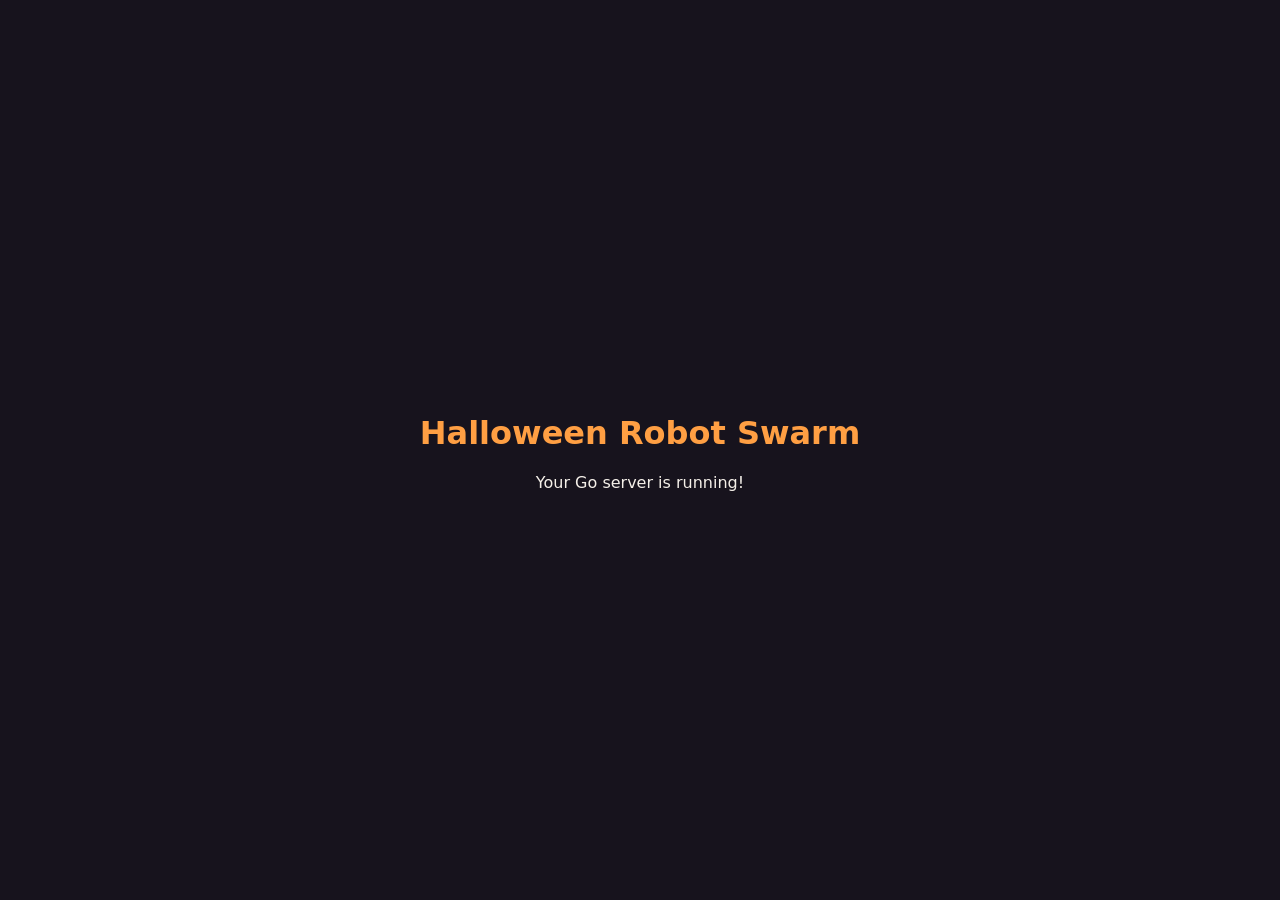
==== server/index.html @ d8950ae0 "add http server and nats server" ====
<!DOCTYPE html>
<html lang="en">
  <head>
    <meta charset="utf-8">
    <meta name="viewport" content="width=device-width, initial-scale=1">
    <title>Halloween Robot Swarm</title>
    <style>
      body {
        margin: 0;
        min-height: 100vh;
        display: grid;
        place-items: center;
        font-family: system-ui, sans-serif;
        background: #17131d;
        color: #f5f0e9;
      }
      main { padding: 2rem; text-align: center; }
      h1 { color: #ff9f43; }
    </style>
  </head>
  <body>
    <main>
      <h1>Halloween Robot Swarm</h1>
      <p>Your Go server is running!</p>
    </main>
  </body>
</html>
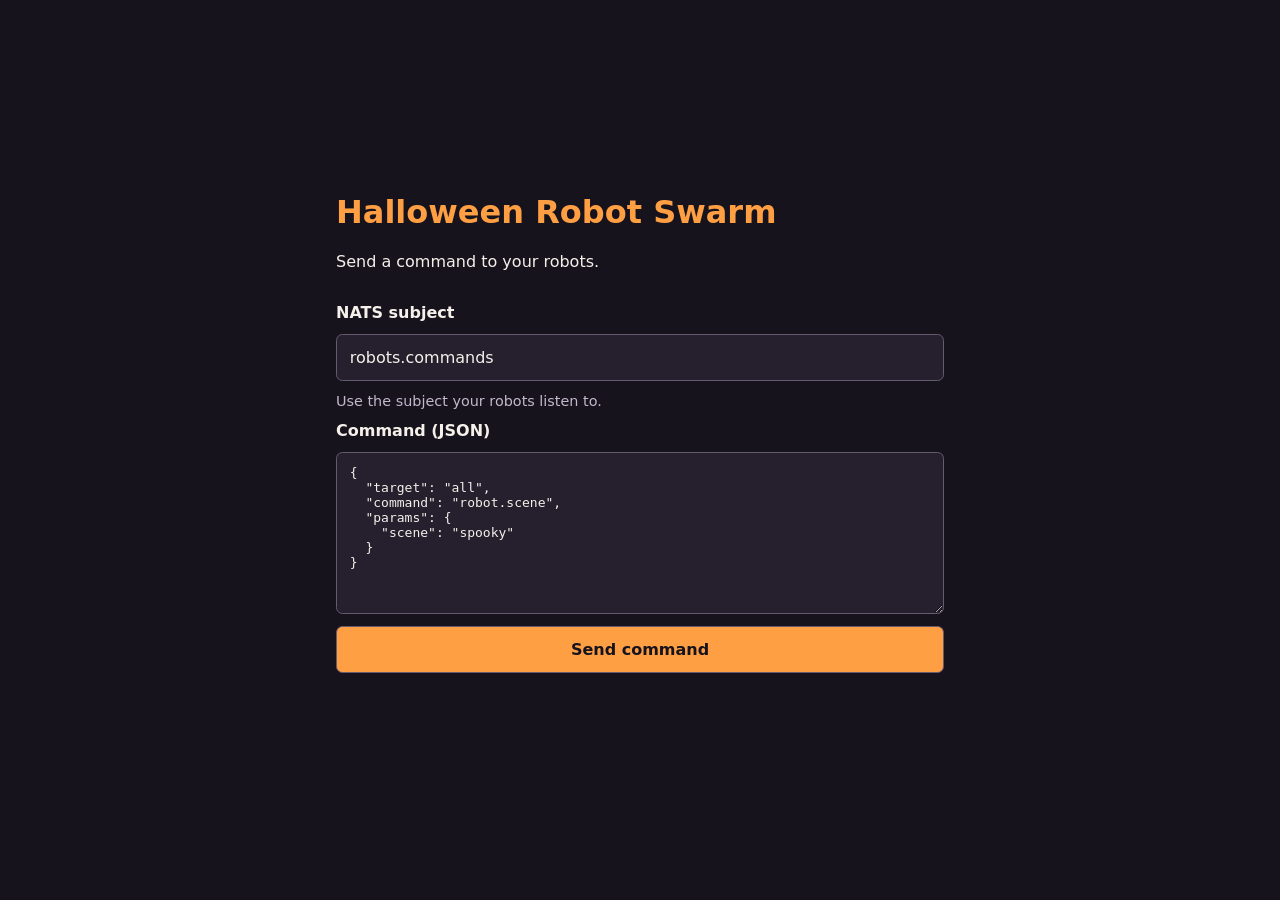
==== commit 344742b6: "add basic ui for publishing" ====
--- a/server/index.html
+++ b/server/index.html
@@ -14,14 +14,87 @@
         background: #17131d;
         color: #f5f0e9;
       }
-      main { padding: 2rem; text-align: center; }
+      * { box-sizing: border-box; }
+      main { padding: 2rem; width: min(100%, 42rem); }
       h1 { color: #ff9f43; }
+      form { display: grid; gap: 0.75rem; margin-top: 2rem; }
+      label { font-weight: 600; }
+      input, textarea, button {
+        width: 100%;
+        padding: 0.8rem;
+        border: 1px solid #655a70;
+        border-radius: 0.4rem;
+        font: inherit;
+      }
+      input, textarea { background: #251f2e; color: #f5f0e9; }
+      textarea { font-family: monospace; resize: vertical; }
+      button { background: #ff9f43; color: #17131d; font-weight: 700; cursor: pointer; }
+      button:disabled { opacity: 0.6; cursor: wait; }
+      :focus-visible { outline: 2px solid #ff9f43; outline-offset: 3px; }
+      .hint { color: #c2b8cb; font-size: 0.9rem; }
+      #status { min-height: 1.5em; }
+      #status[data-state="error"] { color: #ffaaaa; }
+      #status[data-state="success"] { color: #a4e5b4; }
     </style>
   </head>
   <body>
     <main>
       <h1>Halloween Robot Swarm</h1>
-      <p>Your Go server is running!</p>
+      <p>Send a command to your robots.</p>
+      <form id="command-form">
+        <label for="subject">NATS subject</label>
+        <input id="subject" name="subject" value="robots.commands" required
+               autocomplete="off" spellcheck="false" aria-describedby="subject-hint">
+        <span id="subject-hint" class="hint">Use the subject your robots listen to.</span>
+        <label for="message">Command (JSON)</label>
+        <textarea id="message" name="message" rows="9" required spellcheck="false">{
+  "target": "all",
+  "command": "robot.scene",
+  "params": {
+    "scene": "spooky"
+  }
+}</textarea>
+        <button type="submit">Send command</button>
+      </form>
+      <p id="status" role="status" aria-live="polite"></p>
     </main>
+    <script>
+      const form = document.querySelector('#command-form');
+      const status = document.querySelector('#status');
+      const button = form.querySelector('button');
+
+      form.addEventListener('submit', async (event) => {
+        event.preventDefault();
+        status.dataset.state = '';
+        let message;
+        try {
+          message = JSON.parse(form.elements.message.value);
+          if (message === null) throw new Error('null message');
+        } catch {
+          status.dataset.state = 'error';
+          status.textContent = 'Enter a valid, non-null JSON command.';
+          return;
+        }
+
+        button.disabled = true;
+        status.textContent = 'Sending…';
+        try {
+          const response = await fetch('/api/commands', {
+            method: 'POST',
+            headers: { 'Content-Type': 'application/json' },
+            body: JSON.stringify({ subject: form.elements.subject.value.trim(), message })
+          });
+          const result = await response.json();
+          if (!response.ok) throw new Error(result.error || 'Could not publish the command.');
+          status.dataset.state = 'success';
+          status.textContent = `Published to ${result.subject}.`;
+        } catch (error) {
+          status.dataset.state = 'error';
+          status.textContent = error.message;
+        } finally {
+          button.disabled = false;
+        }
+      });
+    </script>
   </body>
 </html>
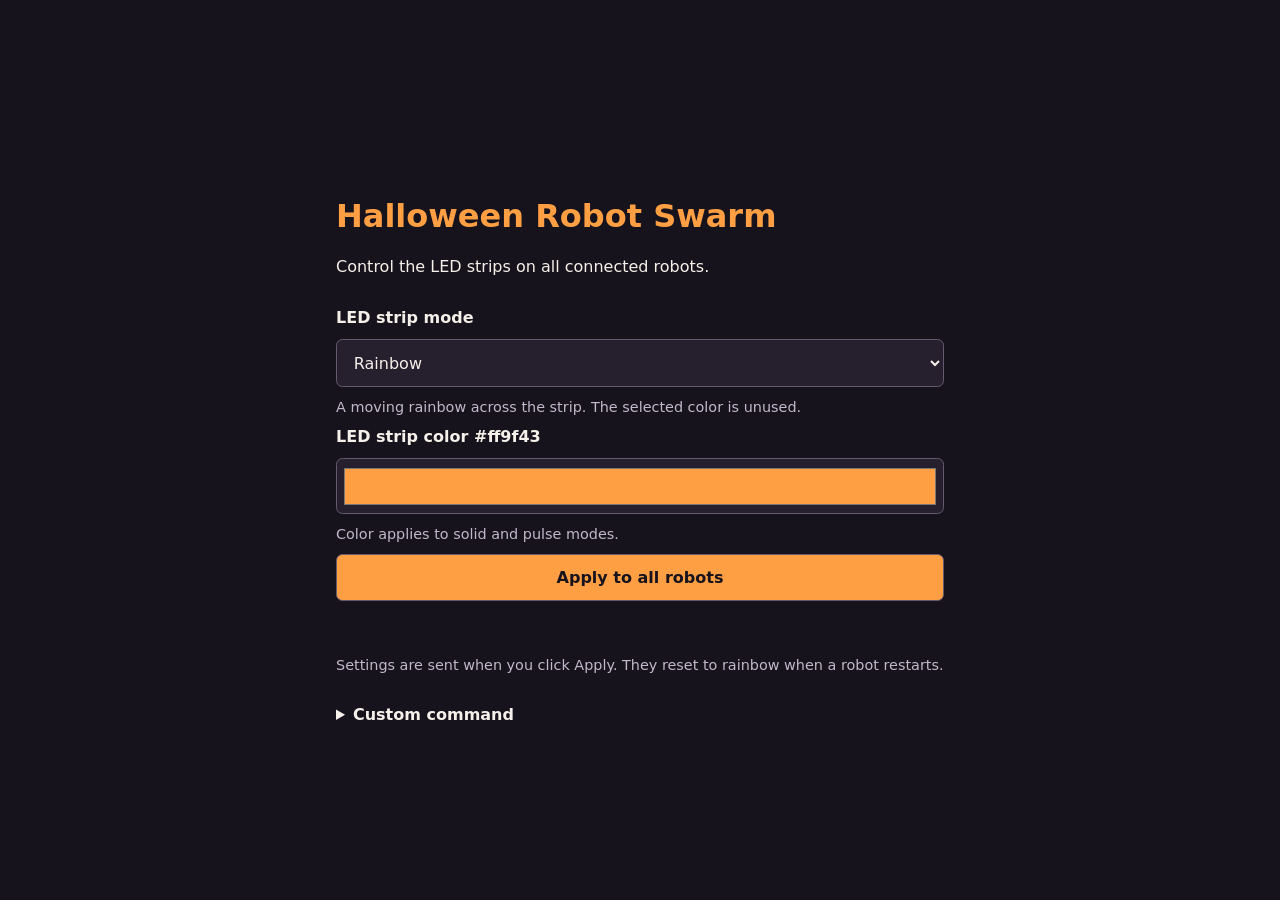
==== commit 6aa001a7: "website and firmware for nats driving led strip" ====
--- a/server/index.html
+++ b/server/index.html
@@ -19,53 +19,128 @@
       h1 { color: #ff9f43; }
       form { display: grid; gap: 0.75rem; margin-top: 2rem; }
       label { font-weight: 600; }
-      input, textarea, button {
+      input, select, textarea, button {
         width: 100%;
         padding: 0.8rem;
         border: 1px solid #655a70;
         border-radius: 0.4rem;
         font: inherit;
       }
-      input, textarea { background: #251f2e; color: #f5f0e9; }
+      input, select, textarea { background: #251f2e; color: #f5f0e9; }
+      input[type="color"] { height: 3.5rem; padding: 0.3rem; cursor: pointer; }
       textarea { font-family: monospace; resize: vertical; }
       button { background: #ff9f43; color: #17131d; font-weight: 700; cursor: pointer; }
       button:disabled { opacity: 0.6; cursor: wait; }
       :focus-visible { outline: 2px solid #ff9f43; outline-offset: 3px; }
       .hint { color: #c2b8cb; font-size: 0.9rem; }
-      #status { min-height: 1.5em; }
-      #status[data-state="error"] { color: #ffaaaa; }
-      #status[data-state="success"] { color: #a4e5b4; }
+      [role="status"] { min-height: 1.5em; }
+      [role="status"][data-state="error"] { color: #ffaaaa; }
+      [role="status"][data-state="success"] { color: #a4e5b4; }
+      details { margin-top: 2rem; }
+      summary { cursor: pointer; font-weight: 600; }
     </style>
   </head>
   <body>
     <main>
       <h1>Halloween Robot Swarm</h1>
-      <p>Send a command to your robots.</p>
-      <form id="command-form">
-        <label for="subject">NATS subject</label>
-        <input id="subject" name="subject" value="robots.commands" required
-               autocomplete="off" spellcheck="false" aria-describedby="subject-hint">
-        <span id="subject-hint" class="hint">Use the subject your robots listen to.</span>
-        <label for="message">Command (JSON)</label>
-        <textarea id="message" name="message" rows="9" required spellcheck="false">{
+      <p>Control the LED strips on all connected robots.</p>
+      <form id="strip-form">
+        <label for="strip-mode">LED strip mode</label>
+        <select id="strip-mode" name="mode" aria-describedby="mode-hint">
+          <option value="rainbow">Rainbow</option>
+          <option value="pulse_sine">Pulse sine wave</option>
+          <option value="pulse_square">Pulse square wave</option>
+          <option value="solid">Solid</option>
+          <option value="off">Off</option>
+        </select>
+        <span id="mode-hint" class="hint"></span>
+        <label for="strip-color">LED strip color <output id="color-value" for="strip-color">#ff9f43</output></label>
+        <input type="color" id="strip-color" name="color" value="#ff9f43"
+               aria-describedby="color-hint">
+        <span id="color-hint" class="hint">Color applies to solid and pulse modes.</span>
+        <button type="submit">Apply to all robots</button>
+      </form>
+      <p id="strip-status" role="status" aria-live="polite"></p>
+      <p class="hint">Settings are sent when you click Apply. They reset to rainbow when a robot restarts.</p>
+      <details>
+        <summary>Custom command</summary>
+        <form id="command-form">
+          <label for="subject">NATS subject</label>
+          <input id="subject" name="subject" value="robots.commands" required
+                 autocomplete="off" spellcheck="false" aria-describedby="subject-hint">
+          <span id="subject-hint" class="hint">Use the subject your robots listen to.</span>
+          <label for="message">Command (JSON)</label>
+          <textarea id="message" name="message" rows="9" required spellcheck="false">{
   "target": "all",
-  "command": "robot.scene",
+  "command": "strip.set",
   "params": {
-    "scene": "spooky"
+    "mode": "solid",
+    "color": "#ff9f43"
   }
 }</textarea>
-        <button type="submit">Send command</button>
-      </form>
-      <p id="status" role="status" aria-live="polite"></p>
+          <button type="submit">Send command</button>
+        </form>
+        <p id="status" role="status" aria-live="polite"></p>
+      </details>
     </main>
     <script>
       const form = document.querySelector('#command-form');
       const status = document.querySelector('#status');
-      const button = form.querySelector('button');
+      const stripForm = document.querySelector('#strip-form');
+      const stripStatus = document.querySelector('#strip-status');
+      const modeHint = document.querySelector('#mode-hint');
+      const modeHints = {
+        rainbow: 'A moving rainbow across the strip. The selected color is unused.',
+        pulse_sine: 'The selected color smoothly fades down and back up every two seconds.',
+        pulse_square: 'The selected color switches on for one second, then off for one second.',
+        solid: 'The whole strip stays lit in the selected color.',
+        off: 'All strip LEDs are off.'
+      };
+      function updateModeHint() {
+        modeHint.textContent = modeHints[stripForm.elements.mode.value];
+      }
+      stripForm.elements.mode.addEventListener('change', updateModeHint);
+      updateModeHint();
+      stripForm.elements.color.addEventListener('input', () => {
+        document.querySelector('#color-value').value = stripForm.elements.color.value;
+      });
+
+      async function publishCommand(subject, message, button, status, successMessage) {
+        button.disabled = true;
+        status.dataset.state = '';
+        status.textContent = 'Sending…';
+        try {
+          const response = await fetch('/api/commands', {
+            method: 'POST',
+            headers: { 'Content-Type': 'application/json' },
+            body: JSON.stringify({ subject, message })
+          });
+          const result = await response.json();
+          if (!response.ok) throw new Error(result.error || 'Could not publish the command.');
+          status.dataset.state = 'success';
+          status.textContent = successMessage || `Published to ${result.subject}.`;
+        } catch (error) {
+          status.dataset.state = 'error';
+          status.textContent = error.message;
+        } finally {
+          button.disabled = false;
+        }
+      }
+
+      stripForm.addEventListener('submit', async (event) => {
+        event.preventDefault();
+        await publishCommand('robots.commands', {
+          target: 'all',
+          command: 'strip.set',
+          params: {
+            mode: stripForm.elements.mode.value,
+            color: stripForm.elements.color.value
+          }
+        }, stripForm.querySelector('button'), stripStatus, 'LED strip settings sent to all robots.');
+      });
 
       form.addEventListener('submit', async (event) => {
         event.preventDefault();
-        status.dataset.state = '';
         let message;
         try {
           message = JSON.parse(form.elements.message.value);
@@ -75,25 +150,7 @@
           status.textContent = 'Enter a valid, non-null JSON command.';
           return;
         }
-
-        button.disabled = true;
-        status.textContent = 'Sending…';
-        try {
-          const response = await fetch('/api/commands', {
-            method: 'POST',
-            headers: { 'Content-Type': 'application/json' },
-            body: JSON.stringify({ subject: form.elements.subject.value.trim(), message })
-          });
-          const result = await response.json();
-          if (!response.ok) throw new Error(result.error || 'Could not publish the command.');
-          status.dataset.state = 'success';
-          status.textContent = `Published to ${result.subject}.`;
-        } catch (error) {
-          status.dataset.state = 'error';
-          status.textContent = error.message;
-        } finally {
-          button.disabled = false;
-        }
+        await publishCommand(form.elements.subject.value.trim(), message, form.querySelector('button'), status);
       });
     </script>
   </body>
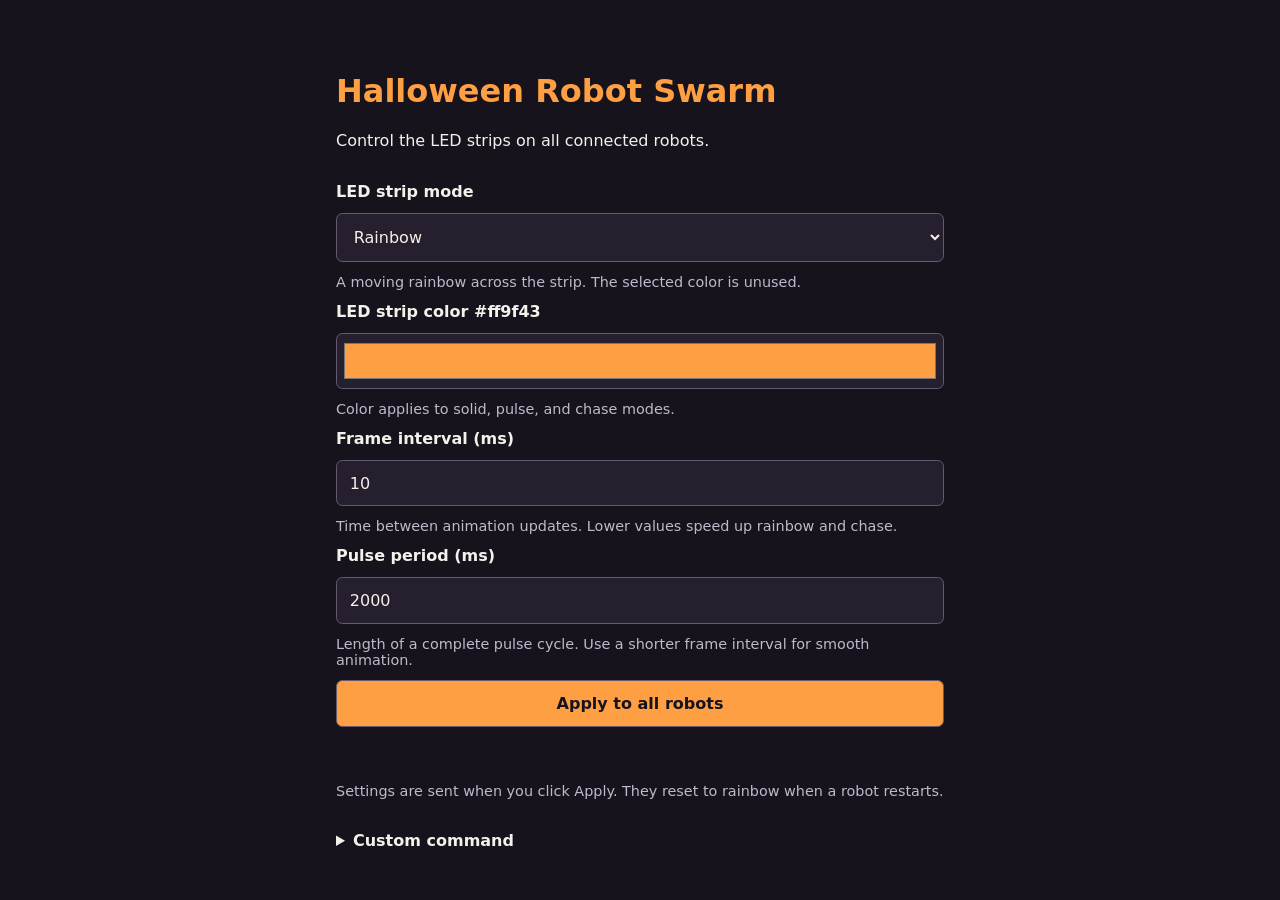
==== commit 5ff2745d: "add chase mode and configurable frame/pulse intervals" ====
--- a/server/index.html
+++ b/server/index.html
@@ -50,6 +50,7 @@
           <option value="rainbow">Rainbow</option>
           <option value="pulse_sine">Pulse sine wave</option>
           <option value="pulse_square">Pulse square wave</option>
+          <option value="chase">Chase</option>
           <option value="solid">Solid</option>
           <option value="off">Off</option>
         </select>
@@ -57,7 +58,15 @@
         <label for="strip-color">LED strip color <output id="color-value" for="strip-color">#ff9f43</output></label>
         <input type="color" id="strip-color" name="color" value="#ff9f43"
                aria-describedby="color-hint">
-        <span id="color-hint" class="hint">Color applies to solid and pulse modes.</span>
+        <span id="color-hint" class="hint">Color applies to solid, pulse, and chase modes.</span>
+        <label for="strip-frame-interval">Frame interval (ms)</label>
+        <input type="number" id="strip-frame-interval" name="frame_interval_ms"
+               min="1" max="60000" step="1" value="10" required aria-describedby="frame-hint">
+        <span id="frame-hint" class="hint">Time between animation updates. Lower values speed up rainbow and chase.</span>
+        <label for="strip-pulse-period">Pulse period (ms)</label>
+        <input type="number" id="strip-pulse-period" name="pulse_period_ms"
+               min="2" max="60000" step="1" value="2000" required aria-describedby="pulse-hint">
+        <span id="pulse-hint" class="hint">Length of a complete pulse cycle. Use a shorter frame interval for smooth animation.</span>
         <button type="submit">Apply to all robots</button>
       </form>
       <p id="strip-status" role="status" aria-live="polite"></p>
@@ -70,12 +79,14 @@
                  autocomplete="off" spellcheck="false" aria-describedby="subject-hint">
           <span id="subject-hint" class="hint">Use the subject your robots listen to.</span>
           <label for="message">Command (JSON)</label>
-          <textarea id="message" name="message" rows="9" required spellcheck="false">{
+          <textarea id="message" name="message" rows="11" required spellcheck="false">{
   "target": "all",
   "command": "strip.set",
   "params": {
     "mode": "solid",
-    "color": "#ff9f43"
+    "color": "#ff9f43",
+    "frame_interval_ms": 10,
+    "pulse_period_ms": 2000
   }
 }</textarea>
           <button type="submit">Send command</button>
@@ -91,8 +102,9 @@
       const modeHint = document.querySelector('#mode-hint');
       const modeHints = {
         rainbow: 'A moving rainbow across the strip. The selected color is unused.',
-        pulse_sine: 'The selected color smoothly fades down and back up every two seconds.',
-        pulse_square: 'The selected color switches on for one second, then off for one second.',
+        pulse_sine: 'The selected color smoothly fades down and back up over the pulse period.',
+        pulse_square: 'The selected color switches on for half the pulse period, then off for half.',
+        chase: 'Five lit LEDs travel along the strip in the selected color, then wrap around.',
         solid: 'The whole strip stays lit in the selected color.',
         off: 'All strip LEDs are off.'
       };
@@ -134,7 +146,9 @@
           command: 'strip.set',
           params: {
             mode: stripForm.elements.mode.value,
-            color: stripForm.elements.color.value
+            color: stripForm.elements.color.value,
+            frame_interval_ms: stripForm.elements.frame_interval_ms.valueAsNumber,
+            pulse_period_ms: stripForm.elements.pulse_period_ms.valueAsNumber
           }
         }, stripForm.querySelector('button'), stripStatus, 'LED strip settings sent to all robots.');
       });
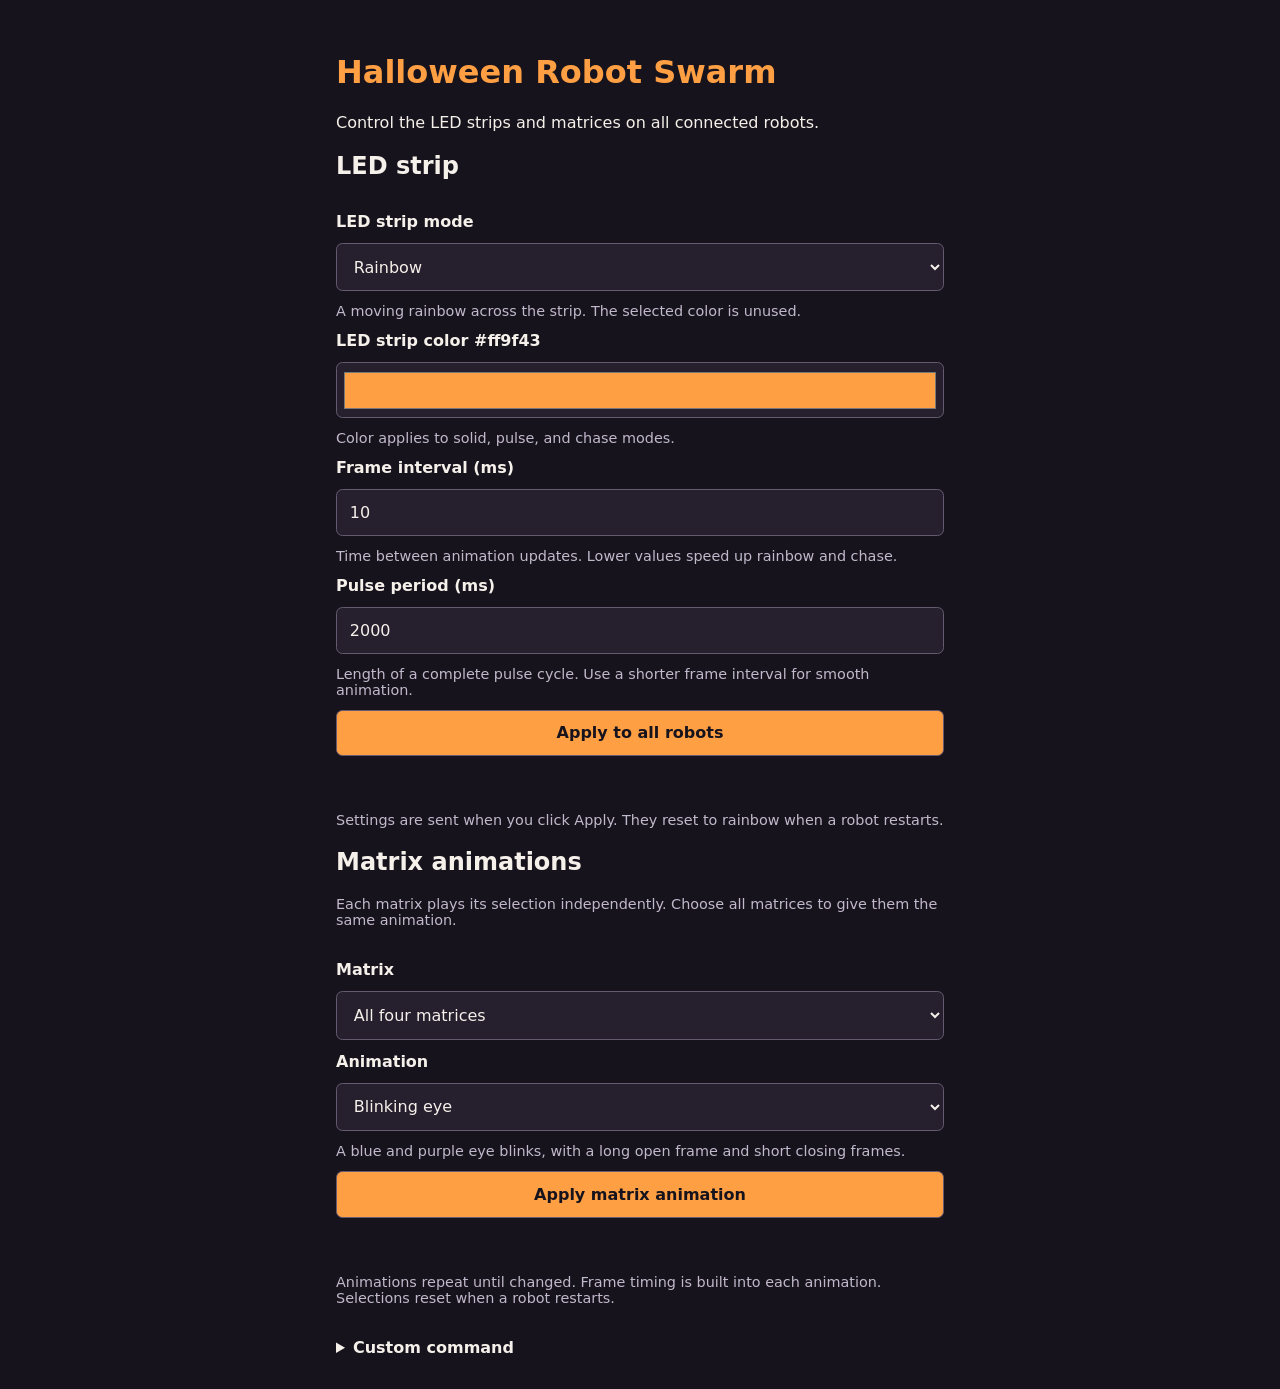
==== commit f83be694: "code for led matrix" ====
--- a/server/index.html
+++ b/server/index.html
@@ -43,7 +43,8 @@
   <body>
     <main>
       <h1>Halloween Robot Swarm</h1>
-      <p>Control the LED strips on all connected robots.</p>
+      <p>Control the LED strips and matrices on all connected robots.</p>
+      <h2>LED strip</h2>
       <form id="strip-form">
         <label for="strip-mode">LED strip mode</label>
         <select id="strip-mode" name="mode" aria-describedby="mode-hint">
@@ -51,6 +52,7 @@
           <option value="pulse_sine">Pulse sine wave</option>
           <option value="pulse_square">Pulse square wave</option>
           <option value="chase">Chase</option>
+          <option value="chase_bounce">Chase bounce</option>
           <option value="solid">Solid</option>
           <option value="off">Off</option>
         </select>
@@ -71,6 +73,30 @@
       </form>
       <p id="strip-status" role="status" aria-live="polite"></p>
       <p class="hint">Settings are sent when you click Apply. They reset to rainbow when a robot restarts.</p>
+      <h2>Matrix animations</h2>
+      <p class="hint">Each matrix plays its selection independently. Choose all matrices to give them the same animation.</p>
+      <form id="matrix-form">
+        <label for="matrix-number">Matrix</label>
+        <select id="matrix-number" name="matrix">
+          <option value="all">All four matrices</option>
+          <option value="1">Matrix 1</option>
+          <option value="2">Matrix 2</option>
+          <option value="3">Matrix 3</option>
+          <option value="4">Matrix 4</option>
+        </select>
+        <label for="matrix-animation">Animation</label>
+        <select id="matrix-animation" name="animation" aria-describedby="animation-hint">
+          <option value="blink">Blinking eye</option>
+          <option value="look">Looking eye</option>
+          <option value="talk">Talking mouth</option>
+          <option value="smile">Smile</option>
+          <option value="off">Off</option>
+        </select>
+        <span id="animation-hint" class="hint"></span>
+        <button type="submit">Apply matrix animation</button>
+      </form>
+      <p id="matrix-status" role="status" aria-live="polite"></p>
+      <p class="hint">Animations repeat until changed. Frame timing is built into each animation. Selections reset when a robot restarts.</p>
       <details>
         <summary>Custom command</summary>
         <form id="command-form">
@@ -99,12 +125,27 @@
       const status = document.querySelector('#status');
       const stripForm = document.querySelector('#strip-form');
       const stripStatus = document.querySelector('#strip-status');
+      const matrixForm = document.querySelector('#matrix-form');
+      const matrixStatus = document.querySelector('#matrix-status');
+      const animationHints = {
+        blink: 'A blue and purple eye blinks, with a long open frame and short closing frames.',
+        look: 'A blue and purple eye looks left, center, and right.',
+        talk: 'An orange and purple mouth alternates between smiling and open frames.',
+        smile: 'An orange smile with white teeth, held until you choose another animation.',
+        off: 'Turn off the selected matrices.'
+      };
+      function updateAnimationHint() {
+        document.querySelector('#animation-hint').textContent = animationHints[matrixForm.elements.animation.value];
+      }
+      matrixForm.elements.animation.addEventListener('change', updateAnimationHint);
+      updateAnimationHint();
       const modeHint = document.querySelector('#mode-hint');
       const modeHints = {
         rainbow: 'A moving rainbow across the strip. The selected color is unused.',
         pulse_sine: 'The selected color smoothly fades down and back up over the pulse period.',
         pulse_square: 'The selected color switches on for half the pulse period, then off for half.',
         chase: 'Five lit LEDs travel along the strip in the selected color, then wrap around.',
+        chase_bounce: 'Five lit LEDs travel back and forth in the selected color, reversing at each end.',
         solid: 'The whole strip stays lit in the selected color.',
         off: 'All strip LEDs are off.'
       };
@@ -153,6 +194,19 @@
         }, stripForm.querySelector('button'), stripStatus, 'LED strip settings sent to all robots.');
       });
 
+      matrixForm.addEventListener('submit', async (event) => {
+        event.preventDefault();
+        const selectedMatrix = matrixForm.elements.matrix.value;
+        await publishCommand('robots.commands', {
+          target: 'all',
+          command: 'matrix.set',
+          params: {
+            matrix: selectedMatrix === 'all' ? 'all' : Number(selectedMatrix),
+            animation: matrixForm.elements.animation.value
+          }
+        }, matrixForm.querySelector('button'), matrixStatus, 'Matrix animation command sent.');
+      });
+
       form.addEventListener('submit', async (event) => {
         event.preventDefault();
         let message;
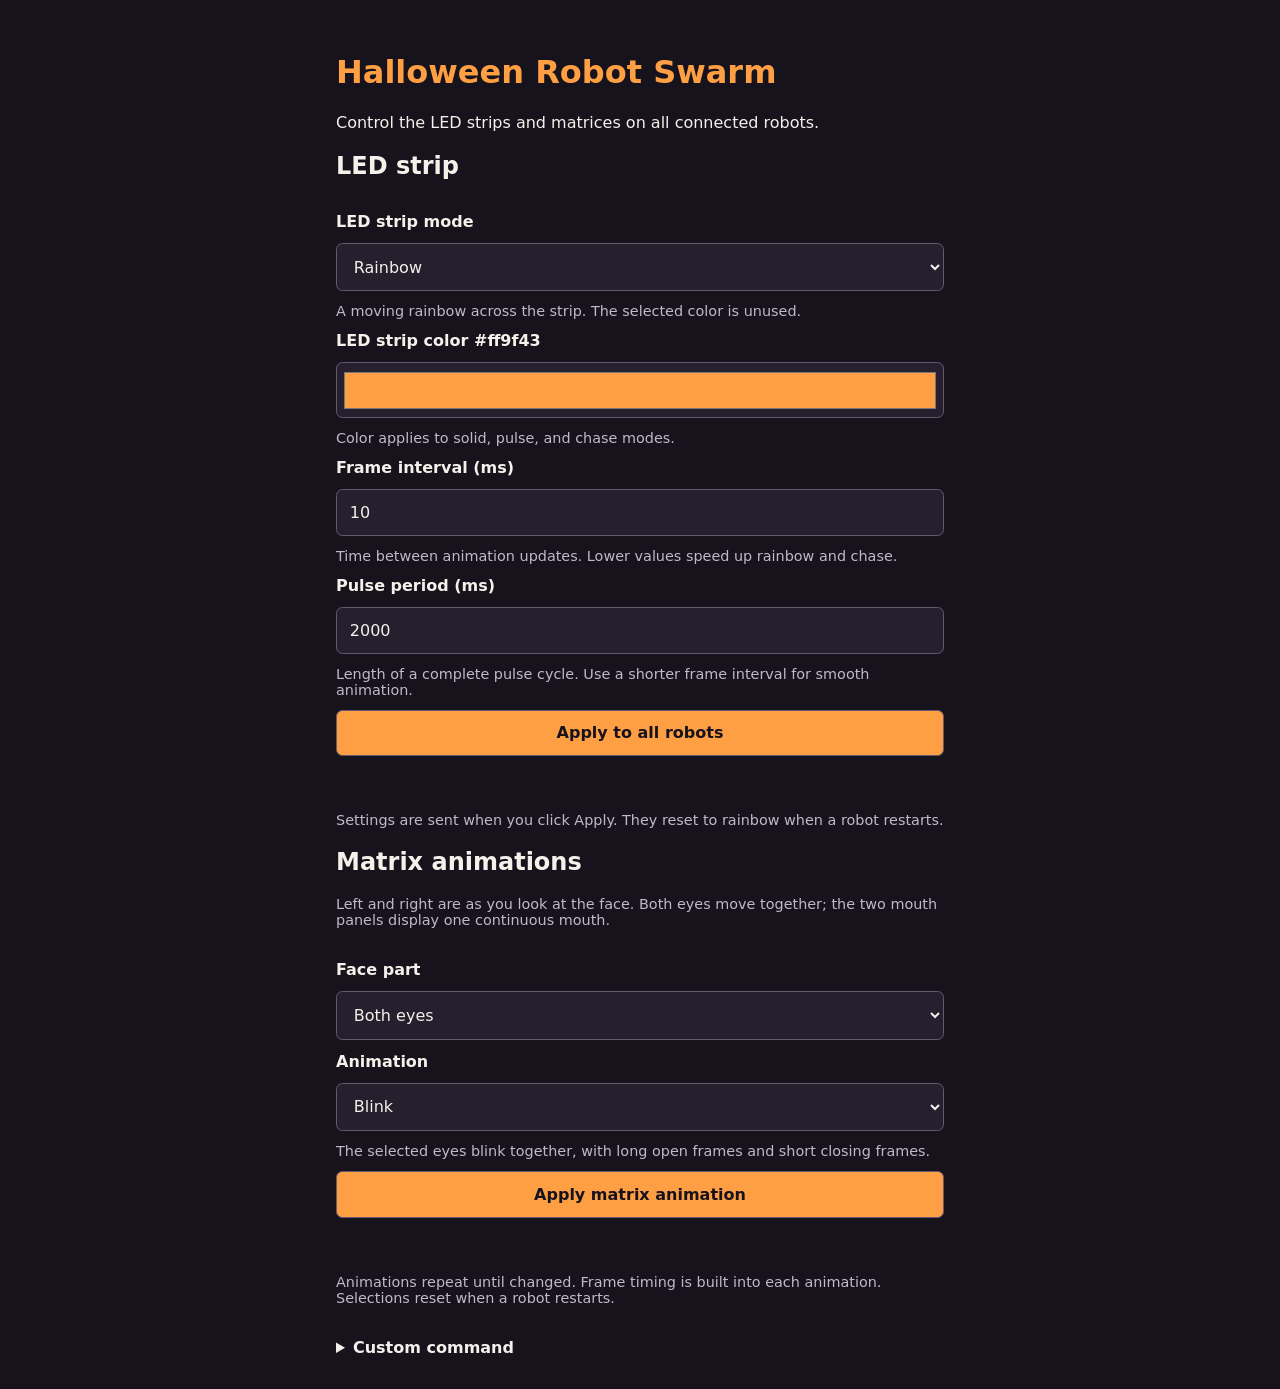
==== commit 72830ed0: "some more led matrix code" ====
--- a/server/index.html
+++ b/server/index.html
@@ -74,23 +74,25 @@
       <p id="strip-status" role="status" aria-live="polite"></p>
       <p class="hint">Settings are sent when you click Apply. They reset to rainbow when a robot restarts.</p>
       <h2>Matrix animations</h2>
-      <p class="hint">Each matrix plays its selection independently. Choose all matrices to give them the same animation.</p>
+      <p class="hint">Left and right are as you look at the face. Both eyes move together; the two mouth panels display one continuous mouth.</p>
       <form id="matrix-form">
-        <label for="matrix-number">Matrix</label>
+        <label for="matrix-number">Face part</label>
         <select id="matrix-number" name="matrix">
-          <option value="all">All four matrices</option>
-          <option value="1">Matrix 1</option>
-          <option value="2">Matrix 2</option>
-          <option value="3">Matrix 3</option>
-          <option value="4">Matrix 4</option>
+          <option value="eyes">Both eyes</option>
+          <option value="mouth">Whole mouth</option>
+          <option value="1">Left eye (matrix 1)</option>
+          <option value="2">Right eye (matrix 2)</option>
+          <option value="3">Left mouth half (matrix 3)</option>
+          <option value="4">Right mouth half (matrix 4)</option>
+          <option value="all">All matrices (off)</option>
         </select>
         <label for="matrix-animation">Animation</label>
         <select id="matrix-animation" name="animation" aria-describedby="animation-hint">
-          <option value="blink">Blinking eye</option>
-          <option value="look">Looking eye</option>
-          <option value="talk">Talking mouth</option>
-          <option value="smile">Smile</option>
-          <option value="off">Off</option>
+          <option value="blink" data-part="eyes">Blink</option>
+          <option value="look" data-part="eyes">Look left and right</option>
+          <option value="talk" data-part="mouth" disabled hidden>Talk</option>
+          <option value="smile" data-part="mouth" disabled hidden>Smile</option>
+          <option value="off" data-part="all">Off</option>
         </select>
         <span id="animation-hint" class="hint"></span>
         <button type="submit">Apply matrix animation</button>
@@ -128,17 +130,33 @@
       const matrixForm = document.querySelector('#matrix-form');
       const matrixStatus = document.querySelector('#matrix-status');
       const animationHints = {
-        blink: 'A blue and purple eye blinks, with a long open frame and short closing frames.',
-        look: 'A blue and purple eye looks left, center, and right.',
-        talk: 'An orange and purple mouth alternates between smiling and open frames.',
-        smile: 'An orange smile with white teeth, held until you choose another animation.',
+        blink: 'The selected eyes blink together, with long open frames and short closing frames.',
+        look: 'The selected eyes look left, center, and right together.',
+        talk: 'One wide mouth alternates between smiling and open frames across the selected mouth panels.',
+        smile: 'One wide orange smile with white teeth spans the selected mouth panels.',
         off: 'Turn off the selected matrices.'
       };
       function updateAnimationHint() {
         document.querySelector('#animation-hint').textContent = animationHints[matrixForm.elements.animation.value];
       }
+      function updateAnimationOptions() {
+        const selected = matrixForm.elements.matrix.value;
+        const part = ['eyes', '1', '2'].includes(selected) ? 'eyes' :
+                     ['mouth', '3', '4'].includes(selected) ? 'mouth' : 'all';
+        const animation = matrixForm.elements.animation;
+        for (const option of animation.options) {
+          const available = option.dataset.part === 'all' || option.dataset.part === part;
+          option.disabled = !available;
+          option.hidden = !available;
+        }
+        if (!animation.selectedOptions.length || animation.selectedOptions[0].disabled) {
+          animation.value = Array.from(animation.options).find(option => !option.disabled).value;
+        }
+        updateAnimationHint();
+      }
+      matrixForm.elements.matrix.addEventListener('change', updateAnimationOptions);
       matrixForm.elements.animation.addEventListener('change', updateAnimationHint);
-      updateAnimationHint();
+      updateAnimationOptions();
       const modeHint = document.querySelector('#mode-hint');
       const modeHints = {
         rainbow: 'A moving rainbow across the strip. The selected color is unused.',
@@ -201,7 +219,7 @@
           target: 'all',
           command: 'matrix.set',
           params: {
-            matrix: selectedMatrix === 'all' ? 'all' : Number(selectedMatrix),
+            matrix: ['eyes', 'mouth', 'all'].includes(selectedMatrix) ? selectedMatrix : Number(selectedMatrix),
             animation: matrixForm.elements.animation.value
           }
         }, matrixForm.querySelector('button'), matrixStatus, 'Matrix animation command sent.');
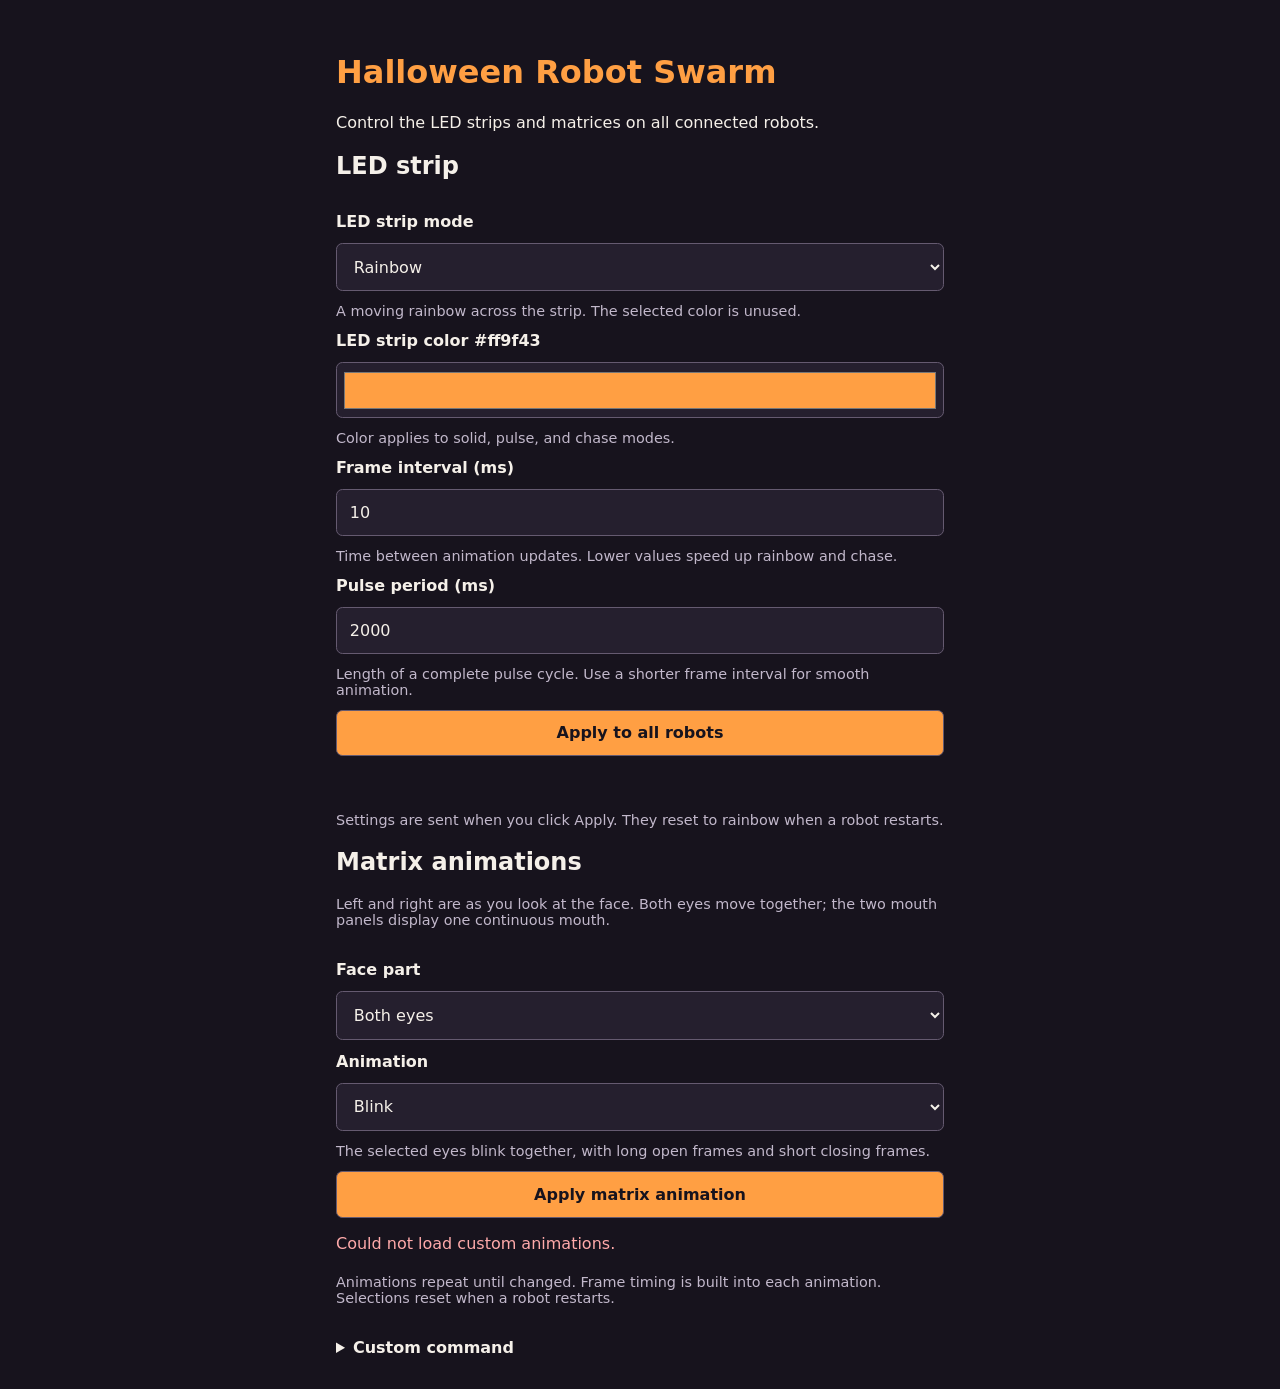
==== commit 2e45eba8: "main - Anim Studio" ====
--- a/server/index.html
+++ b/server/index.html
@@ -157,6 +157,25 @@
       matrixForm.elements.matrix.addEventListener('change', updateAnimationOptions);
       matrixForm.elements.animation.addEventListener('change', updateAnimationHint);
       updateAnimationOptions();
+      async function loadCustomAnimations() {
+        try {
+          const response = await fetch('/api/animations');
+          if (!response.ok) throw new Error('Could not load custom animations.');
+          const animations = await response.json();
+          for (const entry of animations) {
+            if (!['eyes', 'mouth'].includes(entry.part)) continue;
+            const option = new Option(entry.name, entry.name);
+            option.dataset.part = entry.part;
+            matrixForm.elements.animation.add(option);
+            animationHints[entry.name] = `Custom ${entry.part} animation. Requires firmware built after importing this animation in Face Lab.`;
+          }
+          updateAnimationOptions();
+        } catch (error) {
+          matrixStatus.dataset.state = 'error';
+          matrixStatus.textContent = error.message;
+        }
+      }
+      loadCustomAnimations();
       const modeHint = document.querySelector('#mode-hint');
       const modeHints = {
         rainbow: 'A moving rainbow across the strip. The selected color is unused.',
